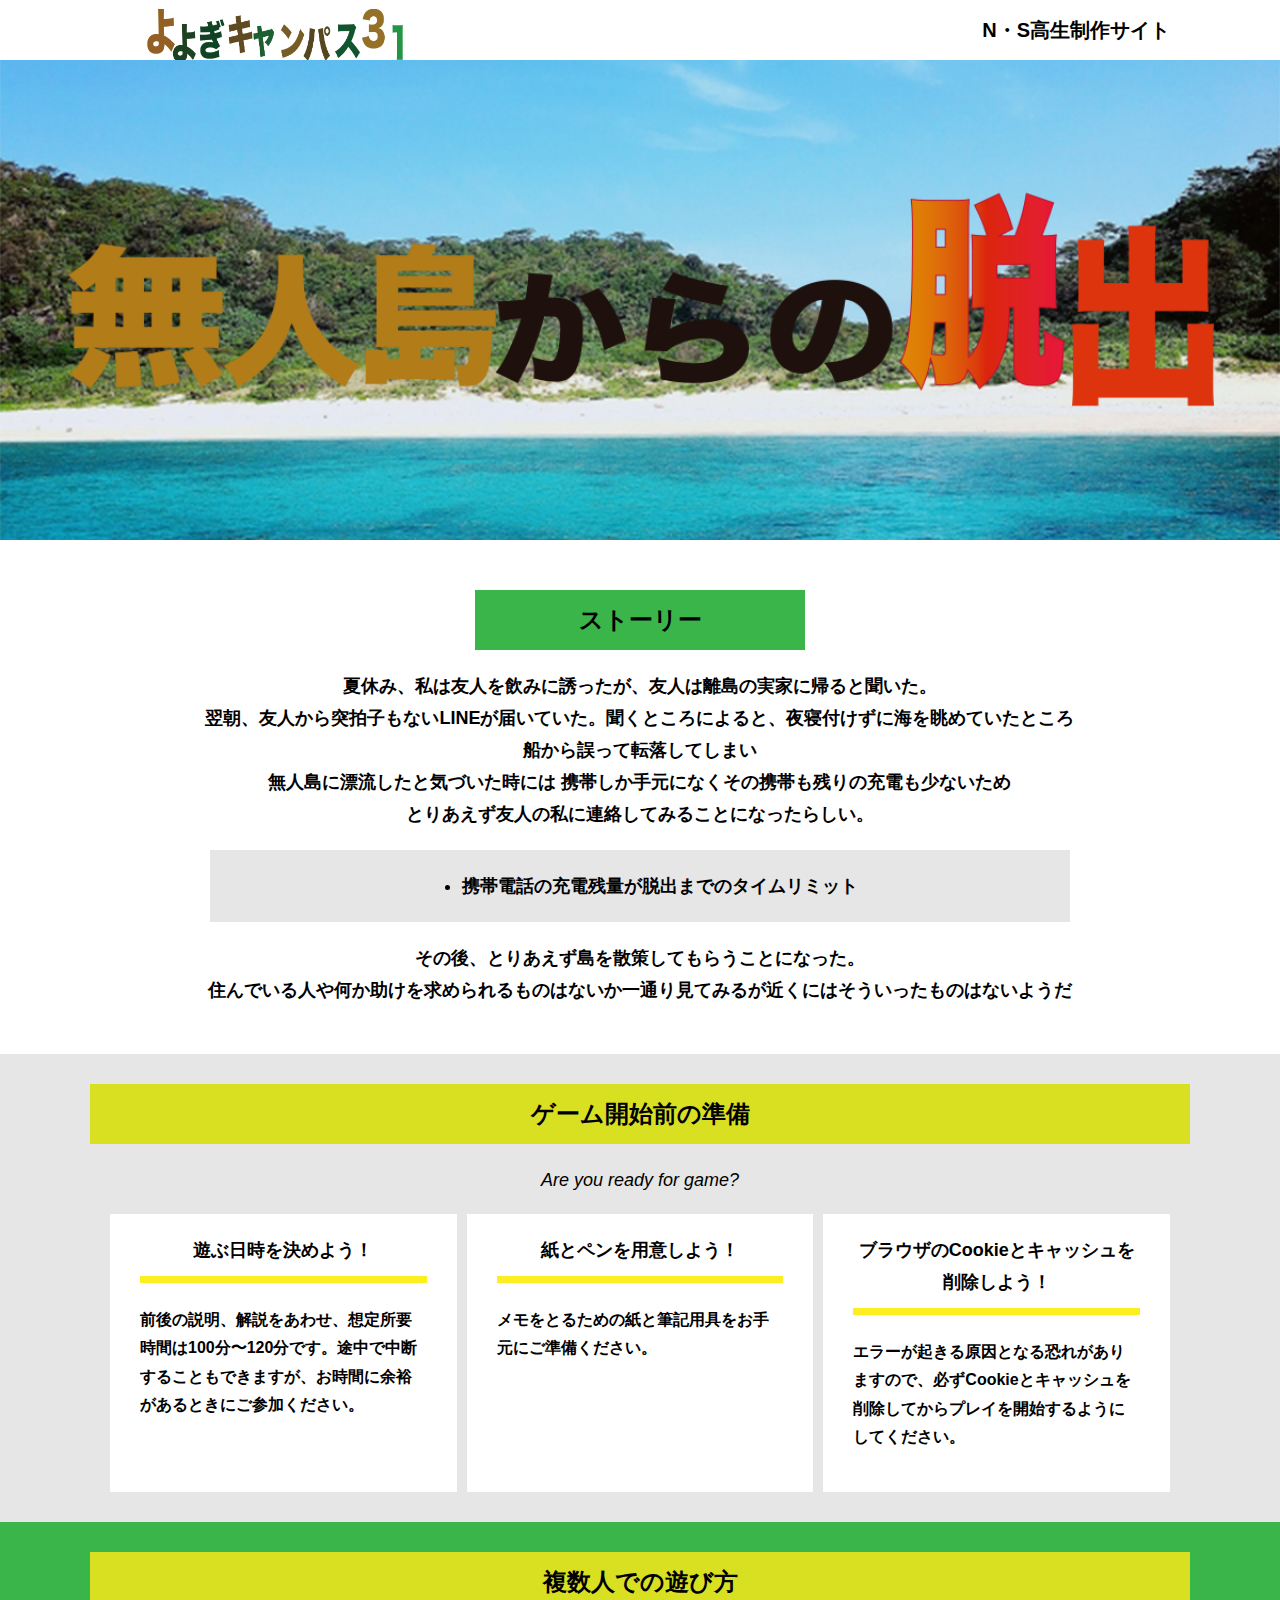
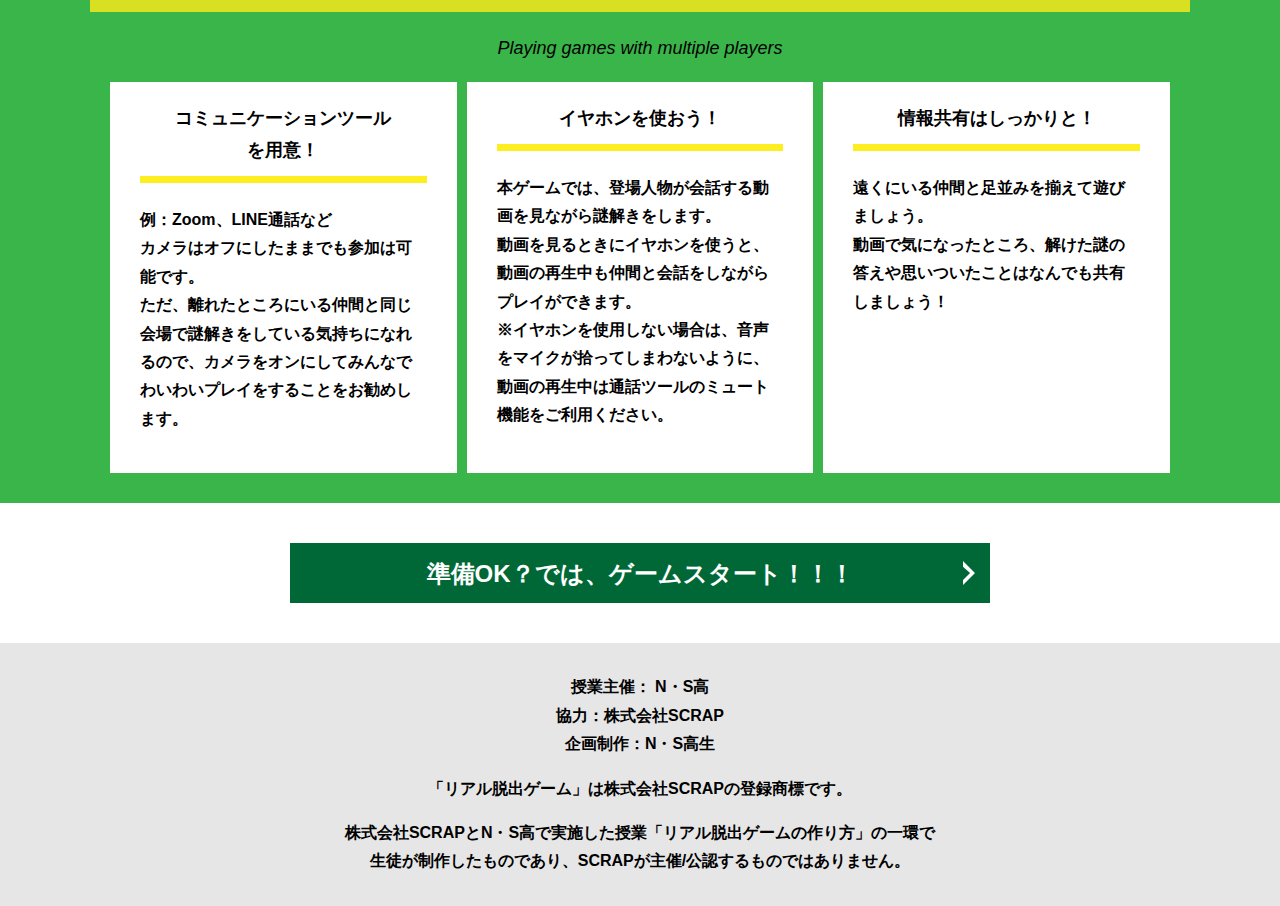
==== index.html @ 3f182782 "Update index.html" ====
<!DOCTYPE html>
<html lang="ja">
<head>
  <meta charset="UTF-8">
  <meta http-equiv="X-UA-Compatible" content="IE=edge">
  <meta name="viewport" content="width=device-width, initial-scale=1.0">
  <title>無人島からの脱出 │ Project N</title>
  <link rel="stylesheet" href="assets/css/normalize.css">
  <link rel="stylesheet" href="assets/css/style.css">
</head>
<body>
  <svg width="0" height="0" class="hidden">
    <symbol xmlns="http://www.w3.org/2000/svg" viewBox="0 0 12.47 24.94" id="arrow" class="arrow_svg">
      <title>arrow</title>
      <polygon points="0 24.94 0 19.66 7.35 12.47 0 5.92 0 0 12.47 12.47 0 24.94"/>
    </symbol>
  </svg>
  <header class="header">
    <div class="container">
      <div class="header__logo"><img src="assets/images/grogo.png" alt="チームロゴ"></div>
      <div class="header__name">N・S高生制作サイト</div>
    </div>
  </header>
  <main class="main index-page">
    <!-- タイトルエリア　ここから -->
    <h1 class="main-title"><img src="assets/images/topmain.png" alt="Presented by SCRAP×N・S高リアル脱出ゲーム制作PJ 封鎖された家庭科室からの脱出"></h1>
    <!-- タイトルエリア　ここまで -->
    <section class="section section--story">
      <div class="container">
        <h2 class="section-title section-title--keycolor section-title--story">ストーリー</h2>
        <div class="story">
          <p class="text-center">夏休み、私は友人を飲みに誘ったが、友人は離島の実家に帰ると聞いた。<br>
            翌朝、友人から突拍子もないLINEが届いていた。聞くところによると、夜寝付けずに海を眺めていたところ<br>船から誤って転落してしまい<br>無人島に漂流したと気づいた時には
            携帯しか手元になくその携帯も残りの充電も少ないため<br>とりあえず友人の私に連絡してみることになったらしい。
            </p>
          <div class="story__note__outer bg-color--gray">
            <ul class="story__note">
              <li>携帯電話の充電残量が脱出までのタイムリミット</li>
            </ul>
          </div>
          <p class="text-center">その後、とりあえず島を散策してもらうことになった。<br>住んでいる人や何か助けを求められるものはないか一通り見てみるが近くにはそういったものはないようだ</p>
        </div>
      </div>
    </section>
    <section class="section bg-color--gray">
      <div class="container">
        <h2 class="section-title">ゲーム開始前の準備</h2>
        <p class="font-eng text-center">Are you ready for game?</p>
        <!--
          class名"row"内のclass名"column"が横並びになります。
          改行する場合は以下のように追加してください。
          <div class="row">
            <div class="column">
              ～ 内容 ～
            </div>
          </div>
        -->
        <div class="row">
          <div class="column">
            <div class="card">
              <h3 class="card__title">遊ぶ日時を決めよう！</h3>
              <p class="card__content">前後の説明、解説をあわせ、想定所要時間は100分〜120分です。途中で中断することもできますが、お時間に余裕があるときにご参加ください。</p>
            </div>
          </div>
          <div class="column">
            <div class="card">
              <h3 class="card__title">紙とペンを用意しよう！</h3>
              <p class="card__content">メモをとるための紙と筆記用具をお手元にご準備ください。</p>
            </div>
          </div>
          <div class="column">
            <div class="card">
              <h3 class="card__title">ブラウザのCookieとキャッシュを<br>削除しよう！</h3>
              <p class="card__content">エラーが起きる原因となる恐れがありますので、必ずCookieとキャッシュを削除してからプレイを開始するようにしてください。</p>
            </div>
          </div>
        </div>
      </div>
    </section>
    <section class="section bg-color--keycolor">
      <div class="container">
        <h2 class="section-title">複数人での遊び方</h2>
        <p class="font-eng text-center">Playing games with multiple players</p>
        <div class="row">
          <div class="column">
            <div class="card">
              <h3 class="card__title">コミュニケーションツール<br>を用意！</h3>
              <p class="card__content">例：Zoom、LINE通話など<br>
                カメラはオフにしたままでも参加は可能です。<br>
                ただ、離れたところにいる仲間と同じ会場で謎解きをしている気持ちになれるので、カメラをオンにしてみんなでわいわいプレイをすることをお勧めします。</p>
            </div>
          </div>
          <div class="column">
            <div class="card">
              <h3 class="card__title">イヤホンを使おう！</h3>
              <p class="card__content">本ゲームでは、登場人物が会話する動画を見ながら謎解きをします。<br>
                動画を見るときにイヤホンを使うと、動画の再生中も仲間と会話をしながらプレイができます。<br>
                ※イヤホンを使用しない場合は、音声をマイクが拾ってしまわないように、動画の再生中は通話ツールのミュート機能をご利用ください。</p>
            </div>
          </div>
          <div class="column">
            <div class="card">
              <h3 class="card__title">情報共有はしっかりと！</h3>
              <p class="card__content">遠くにいる仲間と足並みを揃えて遊びましょう。<br>
                動画で気になったところ、解けた謎の答えや思いついたことはなんでも共有しましょう！</p>
            </div>
          </div>
        </div>
      </div>
    </section>
    <section class="section">
      <div class="container">
        <a class="btn" href="main.html">準備OK？では、ゲームスタート！！！<svg class="btn__arrow"><use xlink:href="#arrow"></use></svg></a>
      </div>
    </section>
  </main>
  <footer class="footer section bg-color--gray">
    <div class="container">
      <p class="text-center">授業主催： N・S高<br>協力：株式会社SCRAP<br>企画制作：N・S高生</p>
      <p class="text-center">「リアル脱出ゲーム」は株式会社SCRAPの登録商標です。</p>
      <p class="text-center">株式会社SCRAPとN・S高で実施した授業「リアル脱出ゲームの作り方」の一環で<br>生徒が制作したものであり、SCRAPが主催/公認するものではありません。</p>
    </div>
  </footer>
</body>
</html>
---- assets/css/style.css ----
@charset "UTF-8";
/****************************
 * 共通CSSのテンプレートです。
*****************************/
*,
*::before,
*::after {
  -webkit-box-sizing: border-box;
          box-sizing: border-box;
}

html {
  font-size: 18px;
  -webkit-box-sizing: border-box;
          box-sizing: border-box;
}

body {
  overflow-x: hidden;
  font-family: "游ゴシック体", "Yu Gothic", YuGothic, "ヒラギノ角ゴ Pro", "Hiragino Kaku Gothic Pro", "メイリオ", "Meiryo", sans-serif;
  font-size: 18px;
  line-height: 1.77778;
  font-weight: bold;
  text-decoration: none;
  border: none;
  list-style: none;
  color: #000;
  margin: 0;
}

img {
  width: 100%;
}

figure {
  margin: 0;
}

figcaption {
  margin-top: 30px;
  font-size: 14px;
}

@media screen and (max-width: 767px) {
  figcaption {
    font-size: 13px;
  }
}

input[type=text] {
  font-size: 18px;
  border: none;
  padding: 25px 35px;
  display: block;
  margin: 0 auto;
  max-width: 580px;
  width: 100%;
}

::-webkit-input-placeholder {
  color: #999;
}

:-ms-input-placeholder {
  color: #999;
}

::-ms-input-placeholder {
  color: #999;
}

::placeholder {
  color: #999;
}

button {
  cursor: pointer;
  display: block;
  border: none;
  margin: 0 auto;
  background-color: #006837;
  color: #fff;
  width: 287px;
  height: 55px;
}

/*******************
* Layout
*******************/
.section {
  padding-top: 30px;
  padding-bottom: 30px;
}

.section--clear {
  /* ステージクリア画面 */
  position: fixed;
  display: none;
  /* 読み込み時に一瞬表示されるのを防ぐ */
  -webkit-box-pack: center;
      -ms-flex-pack: center;
          justify-content: center;
  -webkit-box-align: center;
      -ms-flex-align: center;
          align-items: center;
  top: 0;
  bottom: 0;
  left: 0;
  right: 0;
  z-index: 200;
}

.section--clear.isClear {
  display: -webkit-box;
  display: -ms-flexbox;
  display: flex;
}

.container {
  width: 1100px;
  padding-left: 20px;
  padding-right: 20px;
  margin: 0 auto;
}

@media screen and (max-width: 1100px) {
  .container {
    width: calc(100% - 40px);
  }
}

.row {
  display: -webkit-box;
  display: -ms-flexbox;
  display: flex;
  -ms-flex-line-pack: stretch;
      align-content: stretch;
  gap: 10px;
}

.row + .row {
  margin-top: 20px;
}

.column {
  width: 100%;
}

.card {
  background-color: #fff;
  margin-bottom: 20px;
  height: 100%;
}

.card__title {
  font-size: 18px;
  text-align: center;
  margin: 0;
  padding: 20px 30px;
  position: relative;
  cursor: pointer;
}

.card__content {
  -webkit-transition: all 0.3s;
  transition: all 0.3s;
  font-size: 16px;
  padding: 20px 30px;
  margin: 0;
  position: relative;
}

.card__content::before {
  display: block;
  content: '';
  width: calc(100% - 60px);
  height: 7px;
  background-color: #fcee21;
  position: absolute;
  top: -10px;
  left: 30px;
}

.hint-page .card {
  height: auto;
}

.hint-page .card__content {
  display: none;
  text-align: center;
}

.hint-page .card__arrow {
  position: absolute;
  top: calc(50% - 12px);
  right: 45px;
  -webkit-transform: rotate(90deg);
          transform: rotate(90deg);
  -webkit-transition: all 0.3s;
  transition: all 0.3s;
  fill: #009245;
  width: 12px;
  height: 24px;
}

.hint-page .card.is-open .card__content {
  display: block;
}

.hint-page .card.is-open .card__arrow {
  -webkit-transform: rotate(-90deg);
          transform: rotate(-90deg);
}

.box {
  padding: 35px 30px;
}

.youtube {
  position: relative;
  width: 100%;
  padding-top: 56.25%;
}

.youtube iframe {
  position: absolute;
  top: 0;
  left: 0;
  width: 100%;
  height: 100%;
}

.youtube__container {
  max-width: 800px;
  margin: 0 auto;
}

/*********************
* Color
*********************/
.bg-color--keycolor {
  background-color: #39b54a;
}

.bg-color--subcolor {
  background-color: #d9e021;
}

.bg-color--gray {
  background-color: #e6e6e6;
}

/*********************
* title
**********************/
.main-title {
  margin: 0;
}

.sub-title {
  text-align: center;
  font-size: 18px;
  line-height: 1.66667;
}

.sub-title__bg {
  background-color: #fcee21;
  padding-left: 1rem;
  padding-right: 1rem;
}

.section-title {
  font-size: 24px;
  line-height: 1.75;
  text-align: center;
  padding: 9px 20px;
  background-color: #d9e021;
  margin: 0 -20px 20px -20px;
}

.section-title__stage {
  display: inline-block;
  margin-right: 2rem;
}

.section-title--keycolorlight {
  background-color: #8cc63f;
}

.section-title--keycolorlight .section-title__stage {
  color: #fff;
}

.section-title--keycolor {
  background-color: #39b54a;
}

.section-title--story {
  width: 330px;
  margin: 0 auto 20px;
}

.section-title--border {
  position: relative;
  font-size: 30px;
  text-align: center;
  line-height: 1.06667;
  margin: 0;
  padding-bottom: 15px;
  color: #006837;
}

.section-title--border::after {
  position: absolute;
  bottom: 0;
  left: calc(50% - 95px);
  display: block;
  content: '';
  background-color: #fff;
  height: 2.6px;
  width: 190px;
}

/******************
* text
******************/
.font-eng {
  font-style: italic;
  font-weight: normal;
}

/*************************
* Button
*************************/
.btn {
  display: block;
  text-decoration: none;
  cursor: pointer;
  background-color: #006837;
  color: #fff;
  font-size: 24px;
  line-height: 1.54167;
  text-align: center;
  padding: 11.5px;
  width: calc(100% - 40px);
  max-width: 700px;
  margin: 10px auto;
  position: relative;
}

.btn:hover {
  opacity: 0.7;
}

.btn__arrow {
  position: absolute;
  top: calc(50% - 12px);
  right: 15px;
  fill: #fff;
  width: 12px;
  height: 24px;
}

/****************
* header
*****************/
.header {
  background-color: #fff;
  height: 60px;
}

.header .container {
  display: -webkit-box;
  display: -ms-flexbox;
  display: flex;
  -webkit-box-pack: justify;
      -ms-flex-pack: justify;
          justify-content: space-between;
  -webkit-box-align: center;
      -ms-flex-align: center;
          align-items: center;
  height: 100%;
}

.header__logo {
  width: 330px;
  height: 42px;
}

.header__name {
  font-size: 20px;
  line-height: 1.1;
}

.footer {
  font-size: 16px;
}

.footer p:first-child {
  margin-top: 0;
}

.footer p:last-child {
  margin-bottom: 0;
}

/********************
* main
********************/
.story__note {
  margin: 0;
}

.story__note__outer {
  width: 860px;
  display: -webkit-box;
  display: -ms-flexbox;
  display: flex;
  padding: 20px;
  margin: 20px auto;
  -webkit-box-pack: center;
      -ms-flex-pack: center;
          justify-content: center;
}

@media screen and (max-width: 940px) {
  .story__note__outer {
    width: 100%;
  }
}

.stage-column__container + .stage-column__container {
  border-top: 2px solid #fff;
}

.answer {
  font-size: 18px;
  margin-bottom: 20px;
  line-height: 80px;
  word-spacing: 20px;
}

.err-message {
  color: #c1272d;
  font-size: 18px;
  text-align: center;
}

.link-hint {
  text-align: center;
  display: block;
  margin-top: 20px;
}

.clear-message {
  background-color: #d9e021;
  padding: 30px 30px 60px;
  position: relative;
}

.clear-message__title {
  position: relative;
  display: block;
  text-align: center;
  color: #006837;
  font-size: 30px;
  padding-bottom: 10px;
  margin-bottom: 35px;
}

.clear-message__title::after {
  content: '';
  position: absolute;
  display: block;
  width: 183px;
  height: 2px;
  background-color: #fff;
  bottom: 0;
  left: calc(50% - (183px/2));
}

.clear-message__content {
  text-align: center;
}

.clear-message__btn {
  position: absolute;
  bottom: -30px;
  left: calc(50% - 144px);
  width: 288px;
  margin: 0;
}

/********************
* Utility
********************/
.text-center {
  text-align: center;
}

.text-left {
  text-align: left;
}

.text-right {
  text-align: right;
}

.hidden {
  display: none;
}
/*# sourceMappingURL=style.css.map */
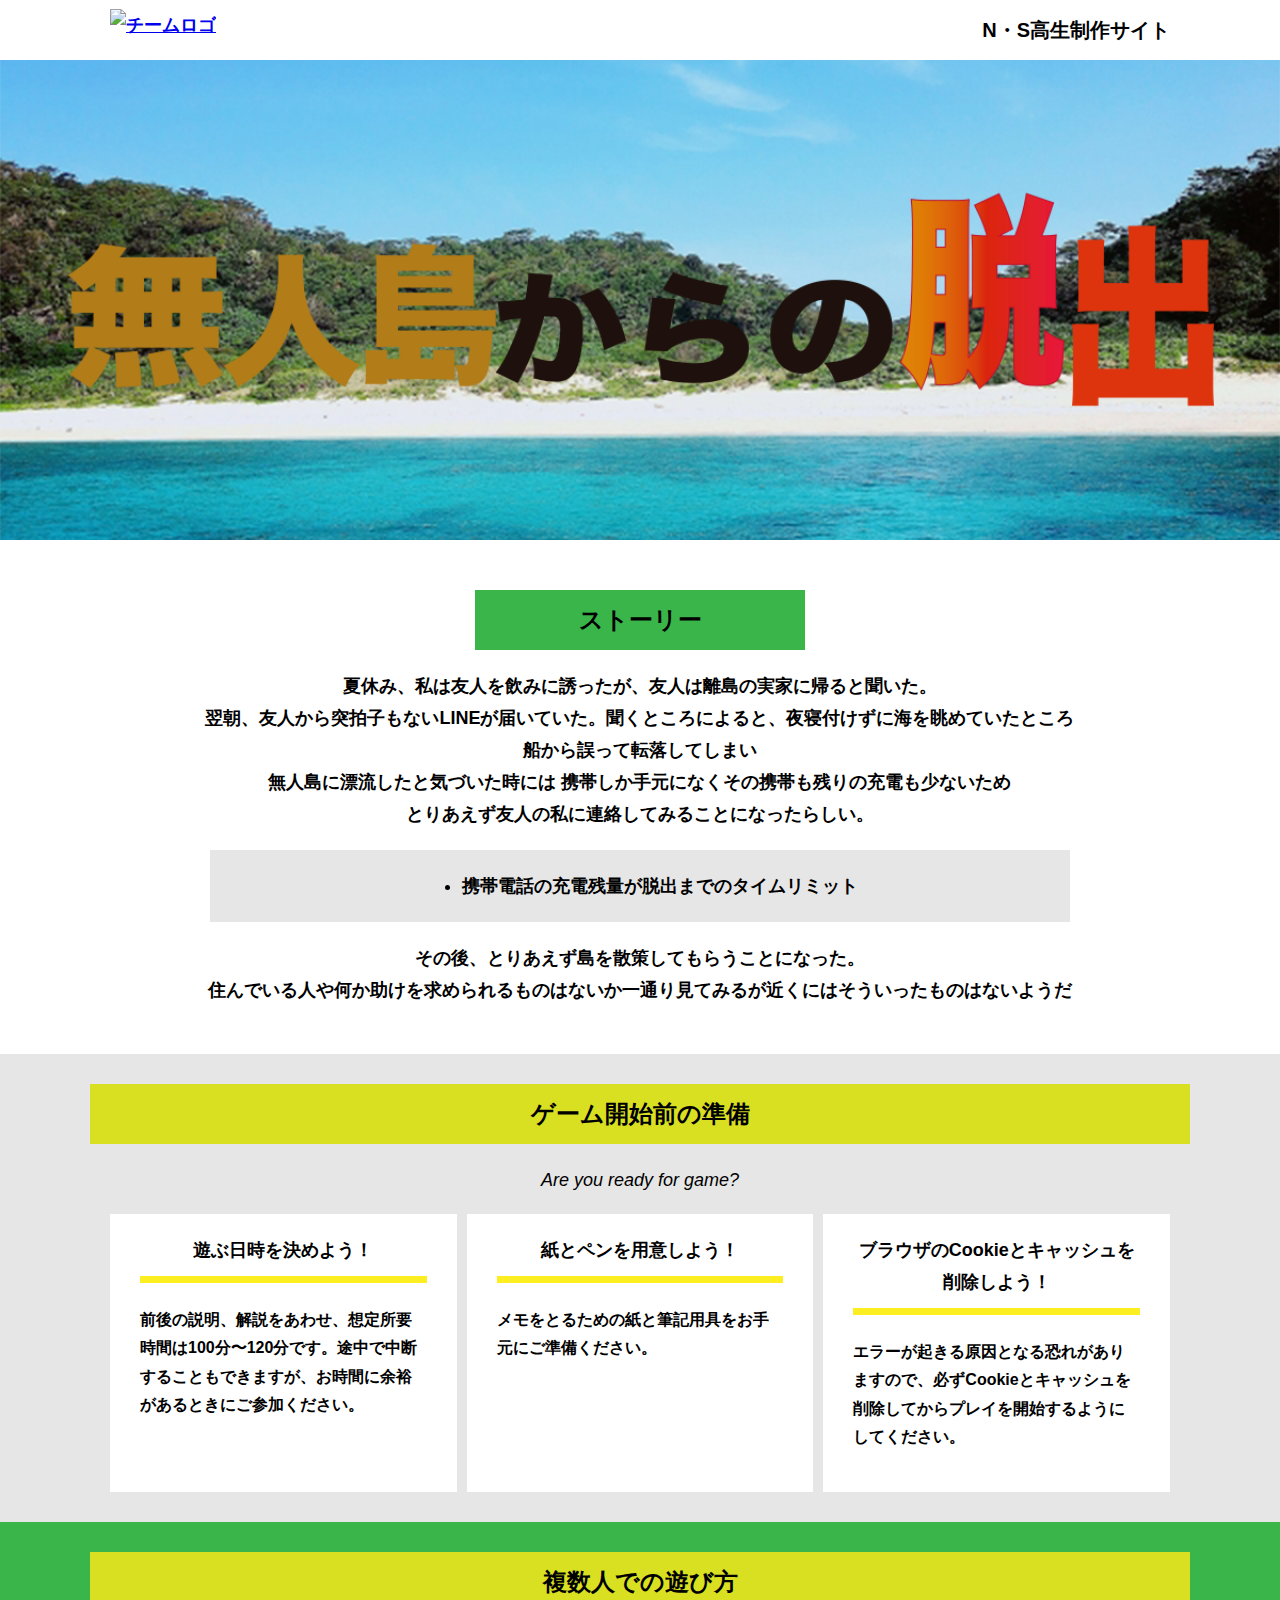
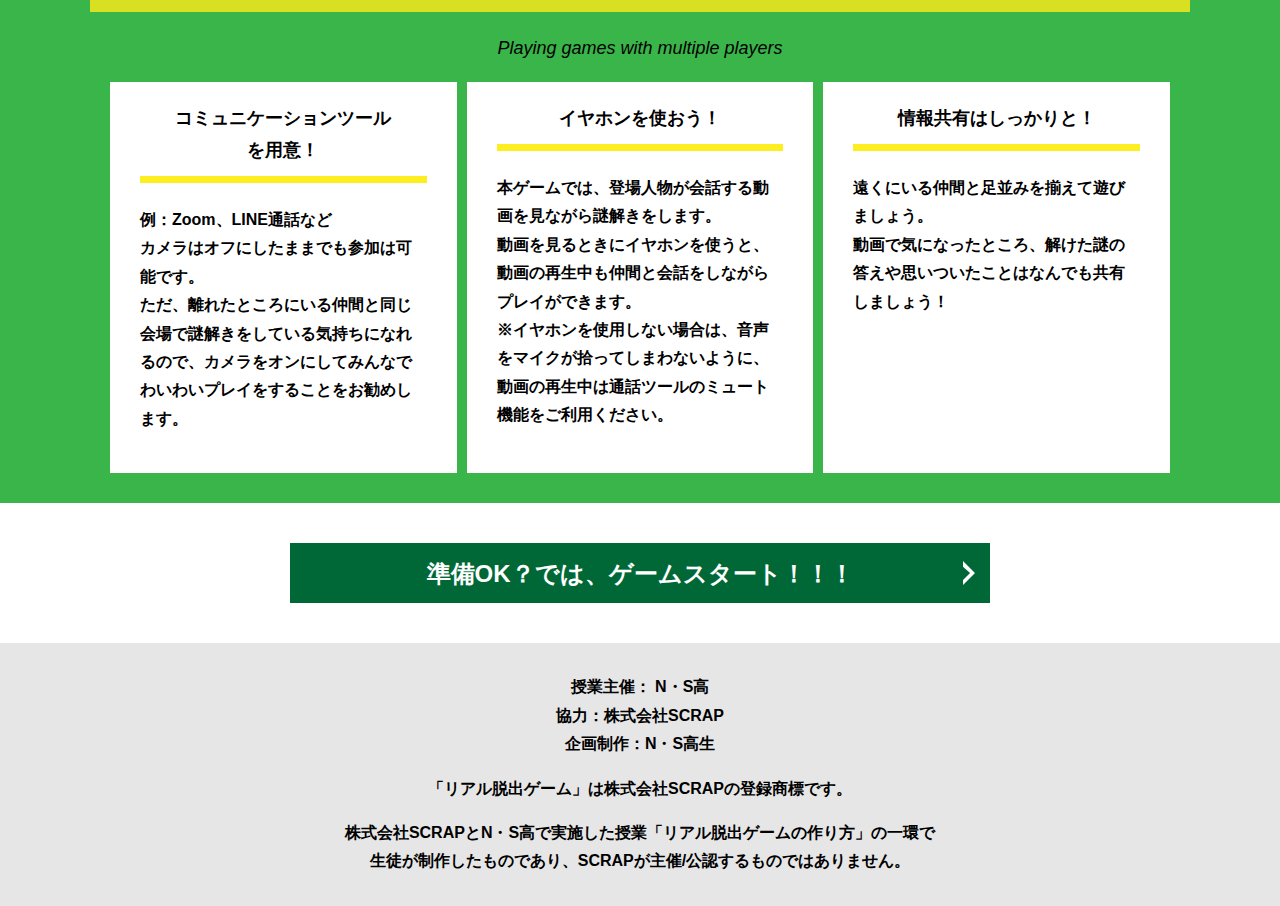
==== commit 8aa1eba1: "Update index.html" ====
--- a/index.html
+++ b/index.html
@@ -17,7 +17,9 @@
   </svg>
   <header class="header">
     <div class="container">
-      <div class="header__logo"><img src="assets/images/grogo.png" alt="チームロゴ"></div>
+    <a href="https://2-ryok2ru.github.io/alfa-yoyogi-31/">
+      <div class="header__logo"><img src="assets/images/grogo.svg" alt="チームロゴ"></div>
+    </a>
       <div class="header__name">N・S高生制作サイト</div>
     </div>
   </header>
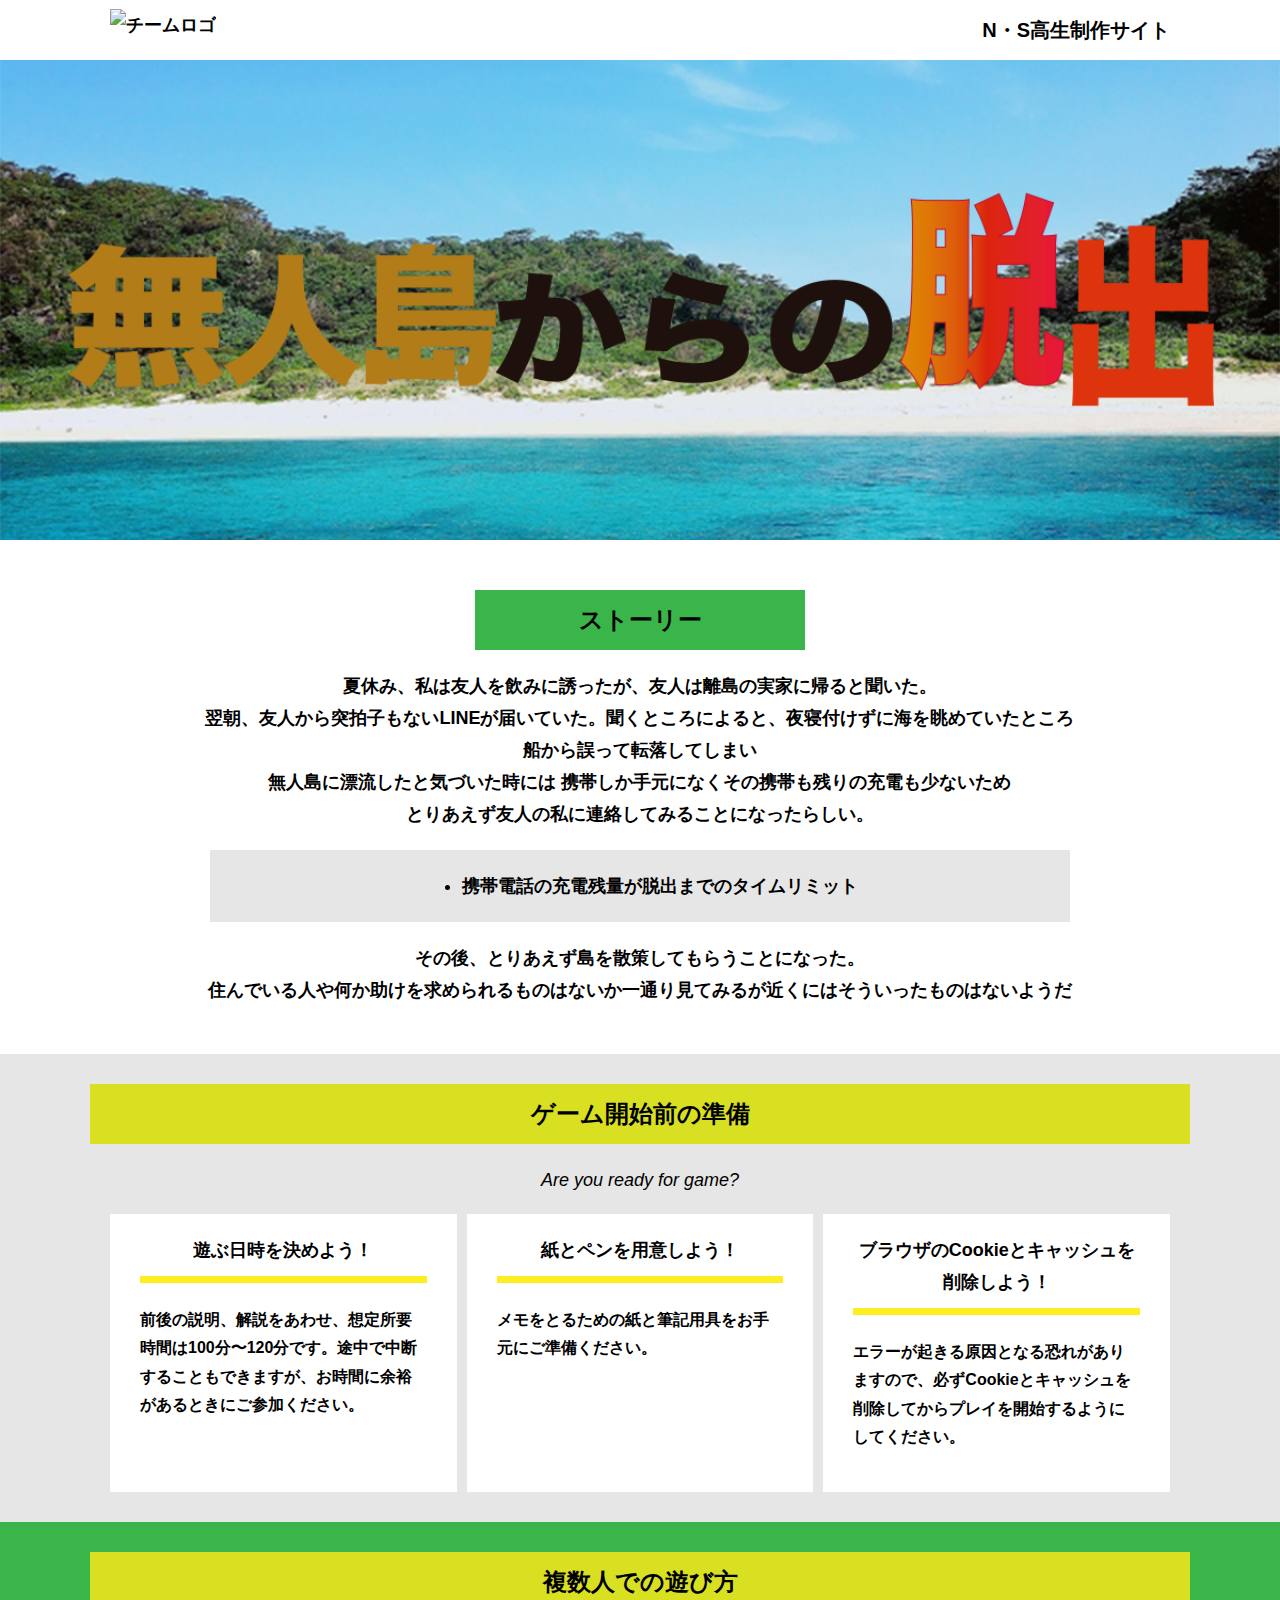
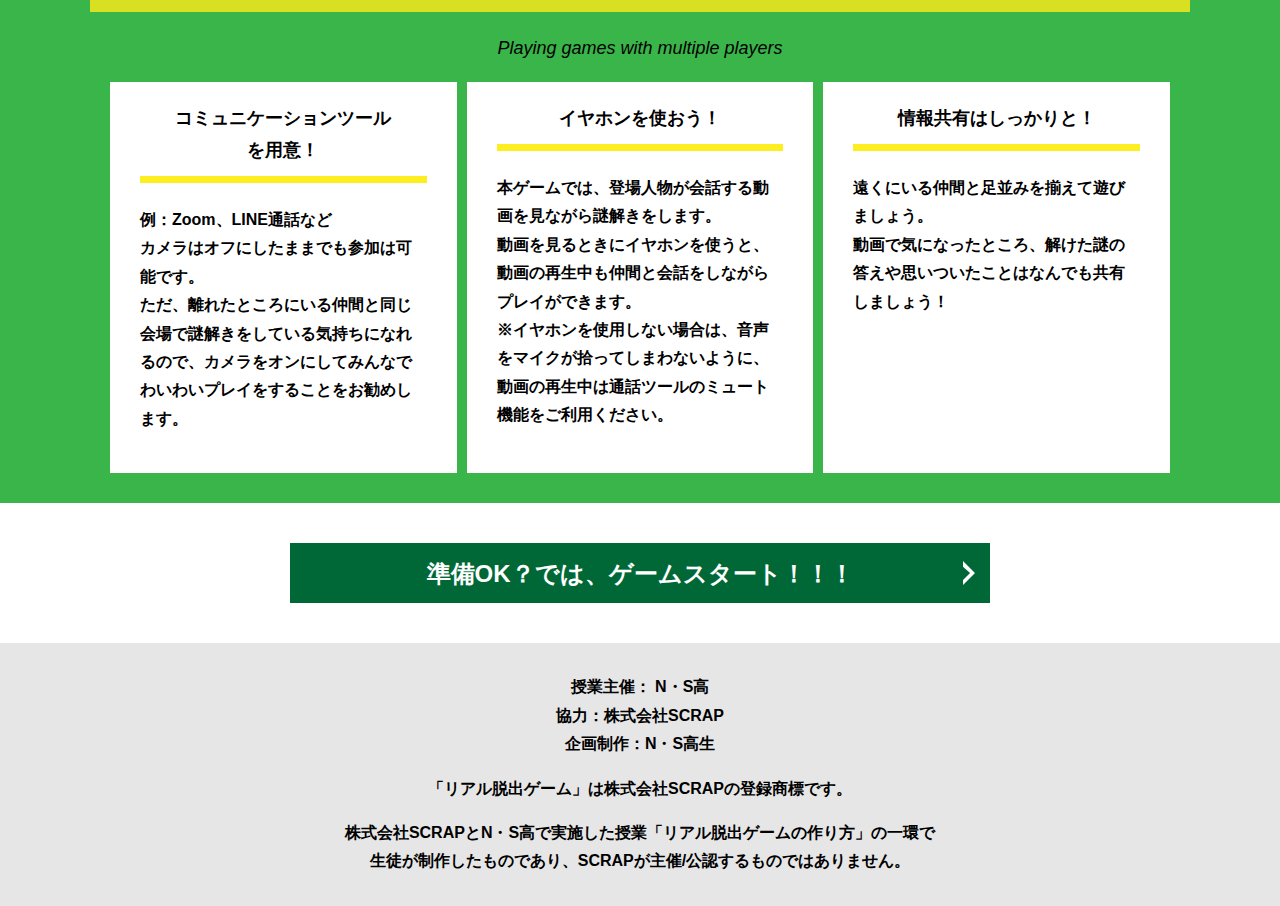
==== commit 3a0763a3: "Update index.html" ====
--- a/index.html
+++ b/index.html
@@ -17,9 +17,7 @@
   </svg>
   <header class="header">
     <div class="container">
-    <a href="https://2-ryok2ru.github.io/alfa-yoyogi-31/">
       <div class="header__logo"><img src="assets/images/grogo.svg" alt="チームロゴ"></div>
-    </a>
       <div class="header__name">N・S高生制作サイト</div>
     </div>
   </header>
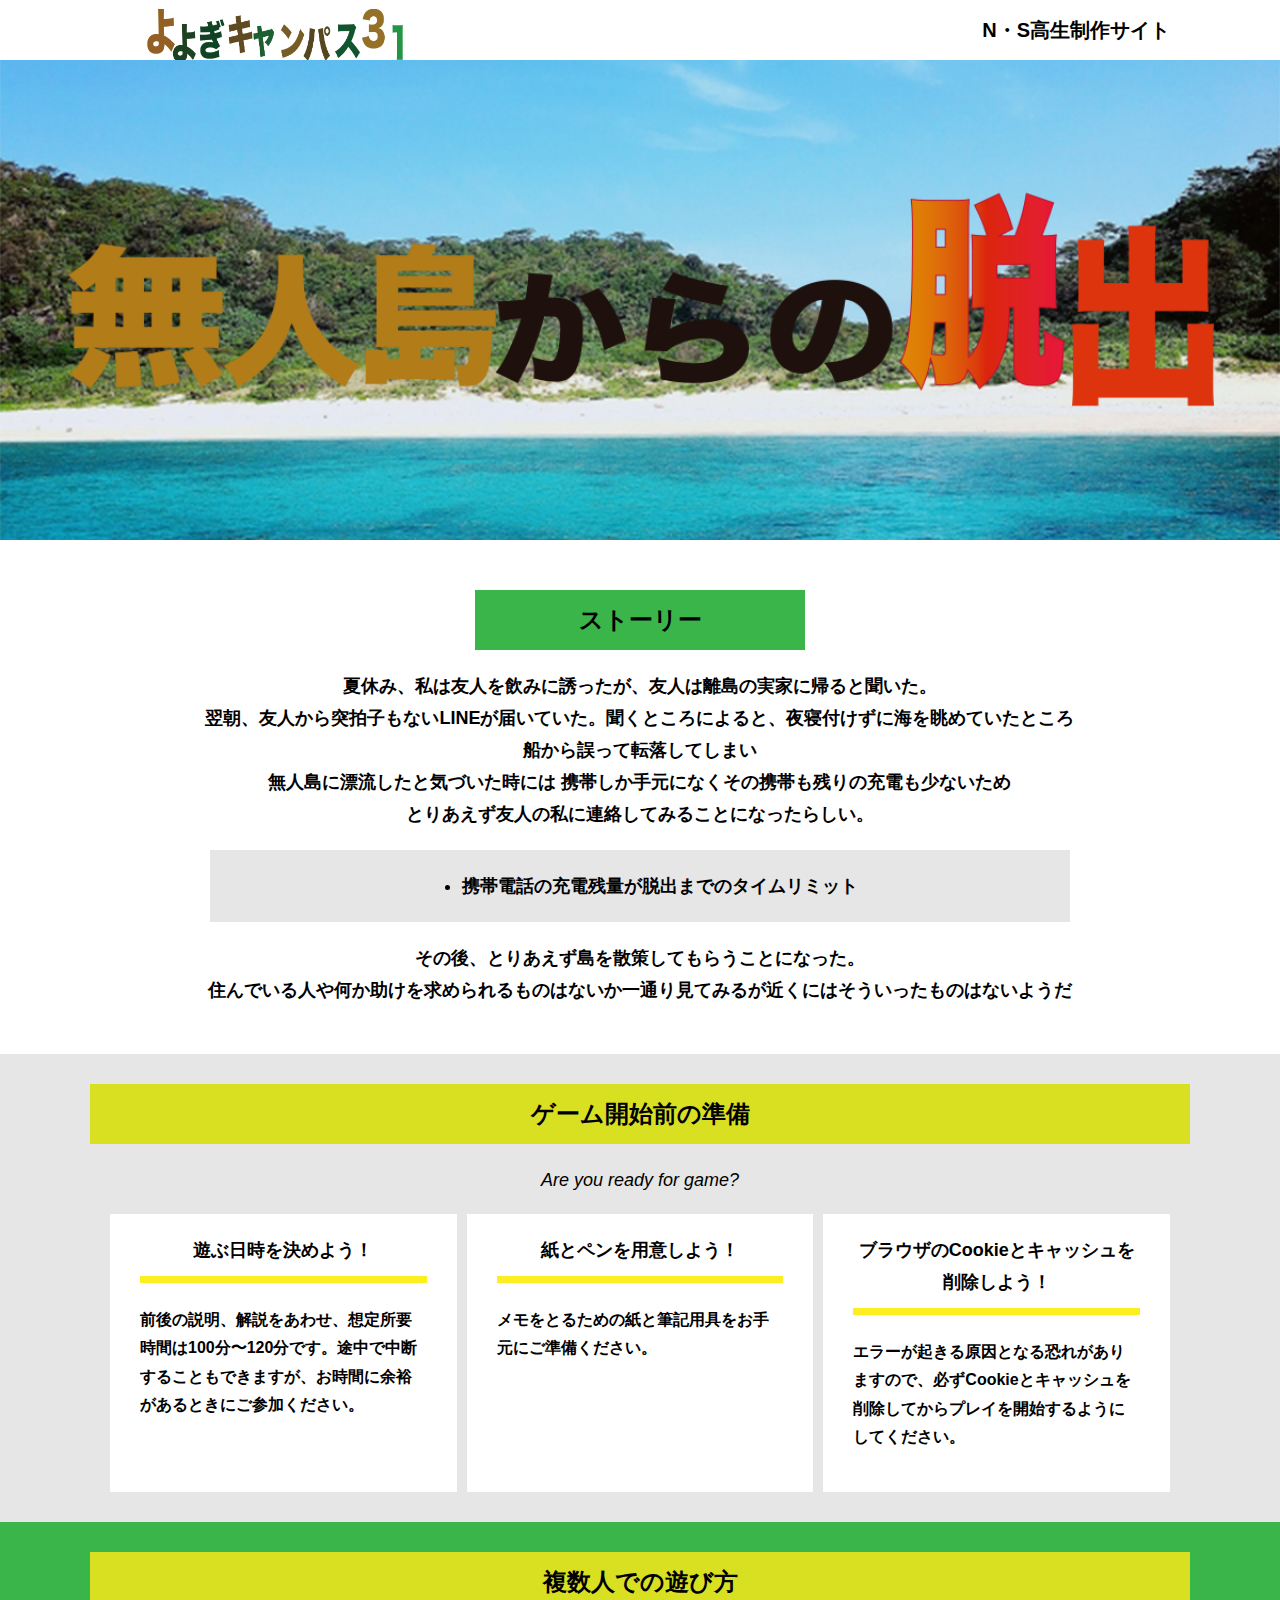
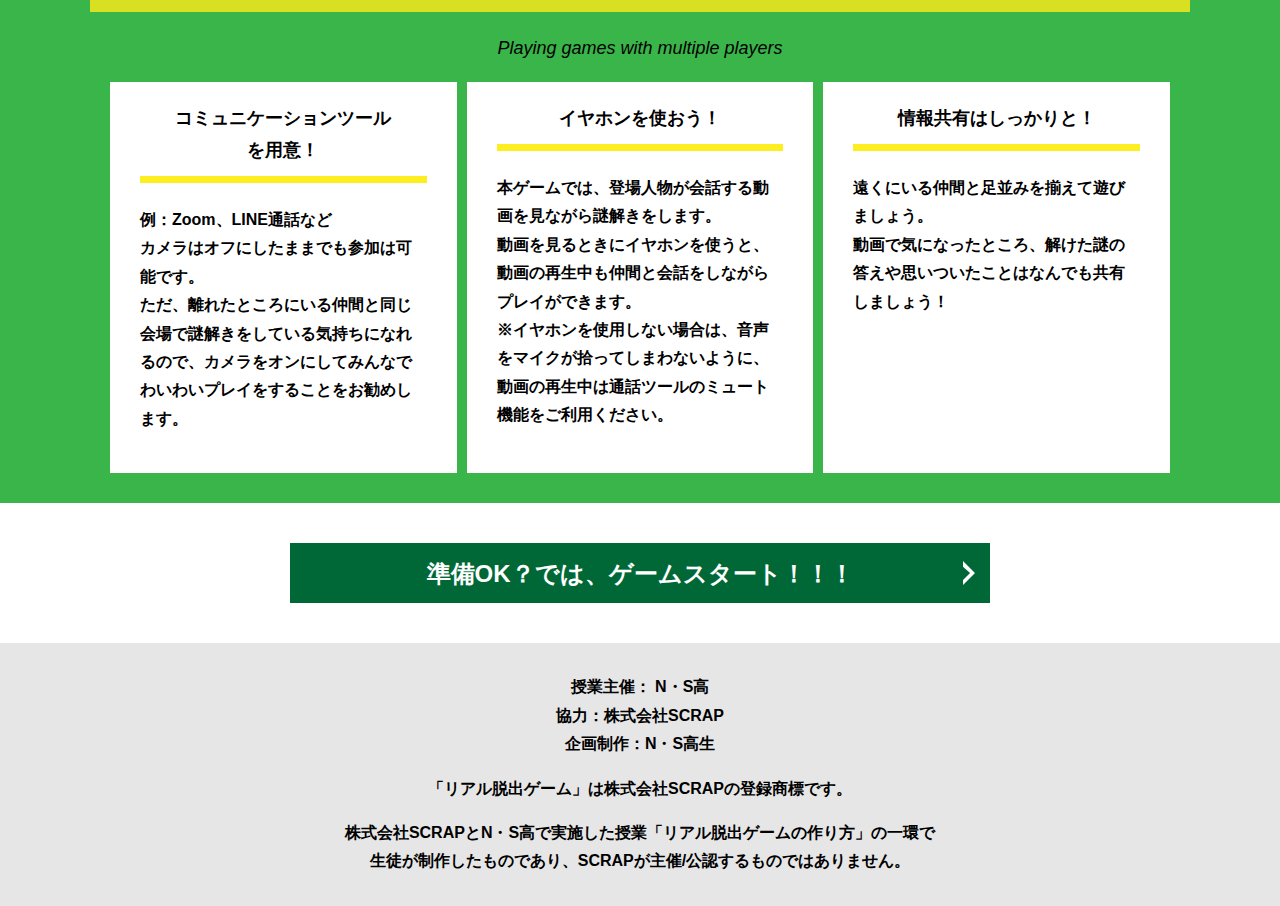
==== commit 2e74c9da: "Update index.html" ====
--- a/index.html
+++ b/index.html
@@ -17,7 +17,9 @@
   </svg>
   <header class="header">
     <div class="container">
-      <div class="header__logo"><img src="assets/images/grogo.svg" alt="チームロゴ"></div>
+    <a href="https://2-ryok2ru.github.io/alfa-yoyogi-31/">
+      <div class="header__logo"><img src="assets/images/grogo.png" alt="チームロゴ"></div>
+    </a>
       <div class="header__name">N・S高生制作サイト</div>
     </div>
   </header>
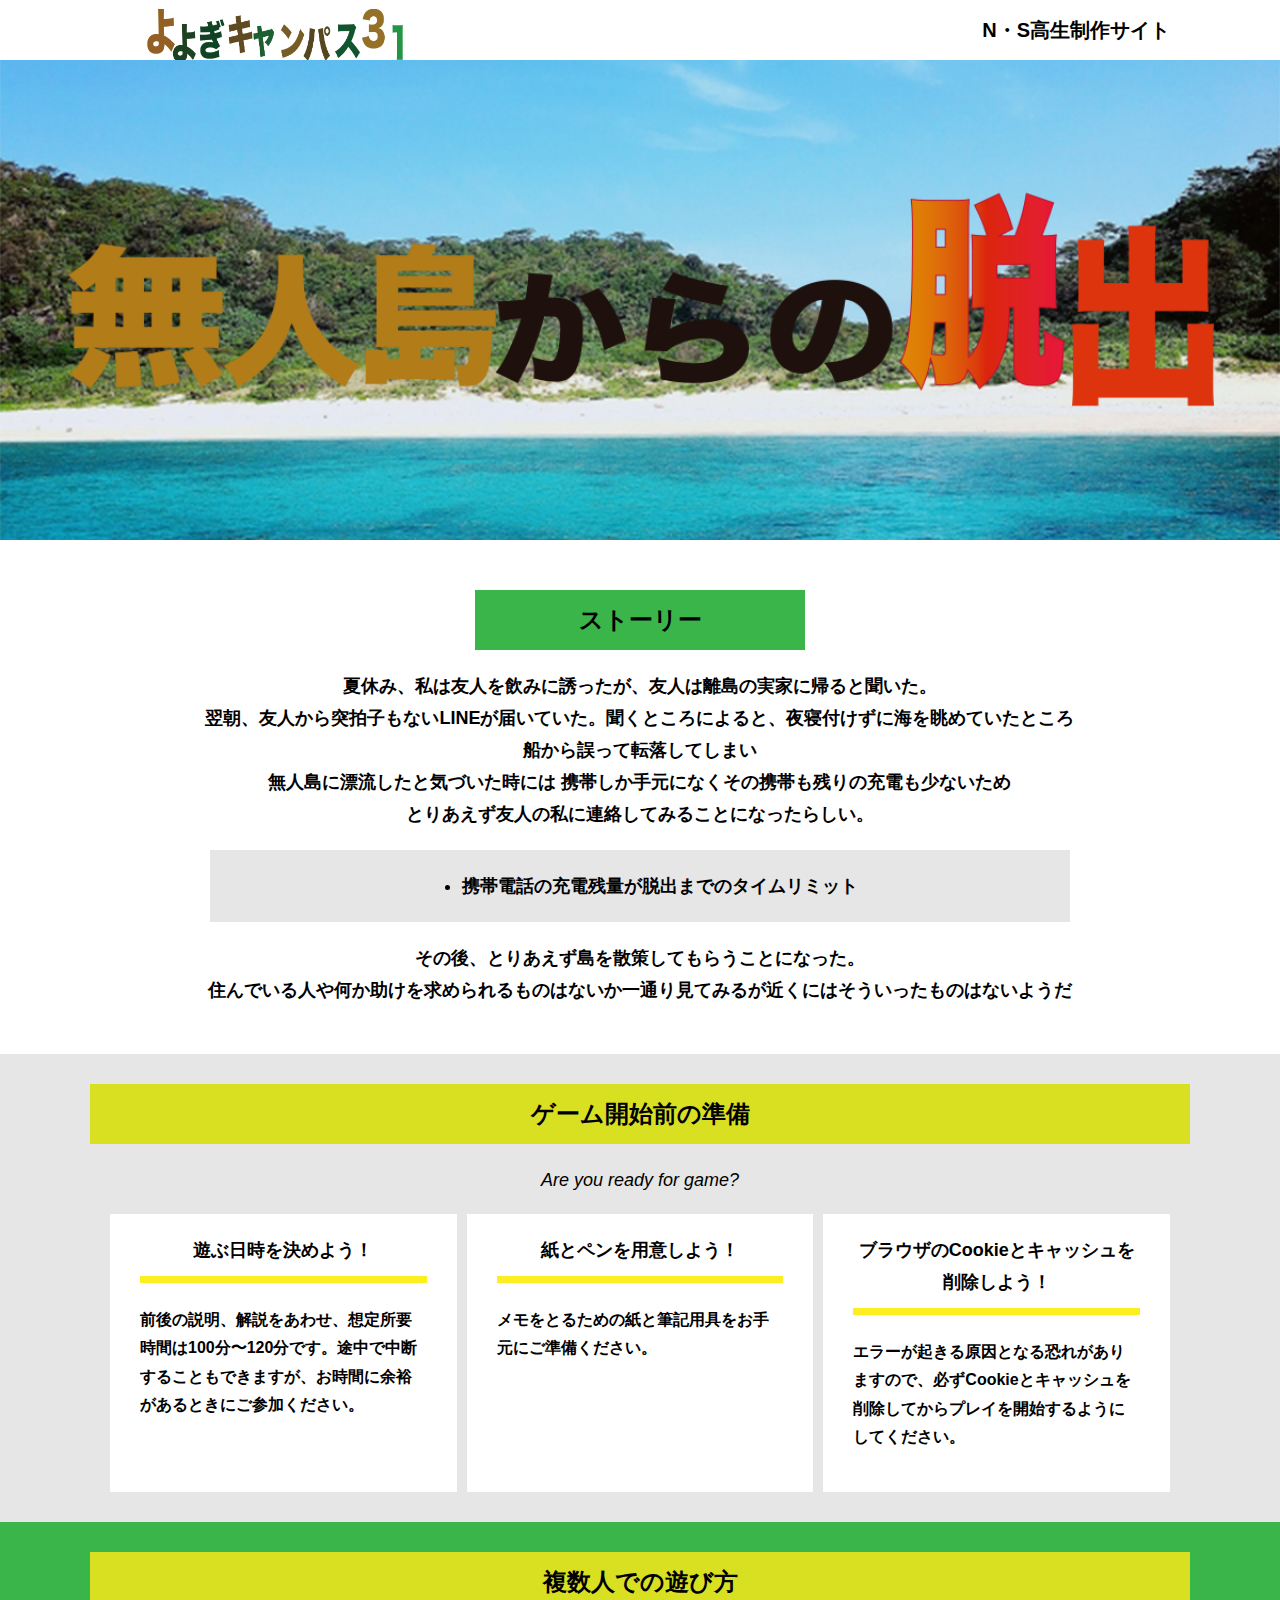
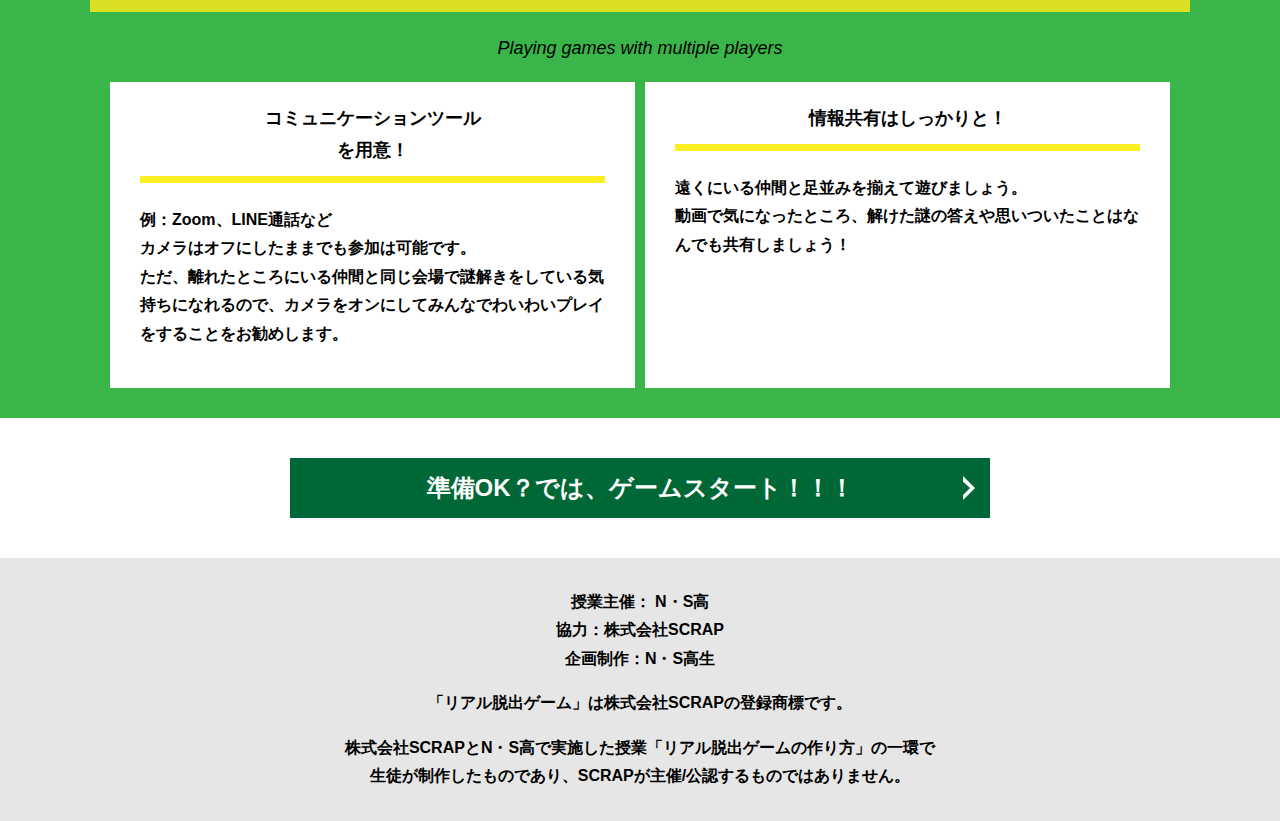
==== commit 51152a5b: "Update index.html" ====
--- a/index.html
+++ b/index.html
@@ -94,14 +94,6 @@
           </div>
           <div class="column">
             <div class="card">
-              <h3 class="card__title">イヤホンを使おう！</h3>
-              <p class="card__content">本ゲームでは、登場人物が会話する動画を見ながら謎解きをします。<br>
-                動画を見るときにイヤホンを使うと、動画の再生中も仲間と会話をしながらプレイができます。<br>
-                ※イヤホンを使用しない場合は、音声をマイクが拾ってしまわないように、動画の再生中は通話ツールのミュート機能をご利用ください。</p>
-            </div>
-          </div>
-          <div class="column">
-            <div class="card">
               <h3 class="card__title">情報共有はしっかりと！</h3>
               <p class="card__content">遠くにいる仲間と足並みを揃えて遊びましょう。<br>
                 動画で気になったところ、解けた謎の答えや思いついたことはなんでも共有しましょう！</p>
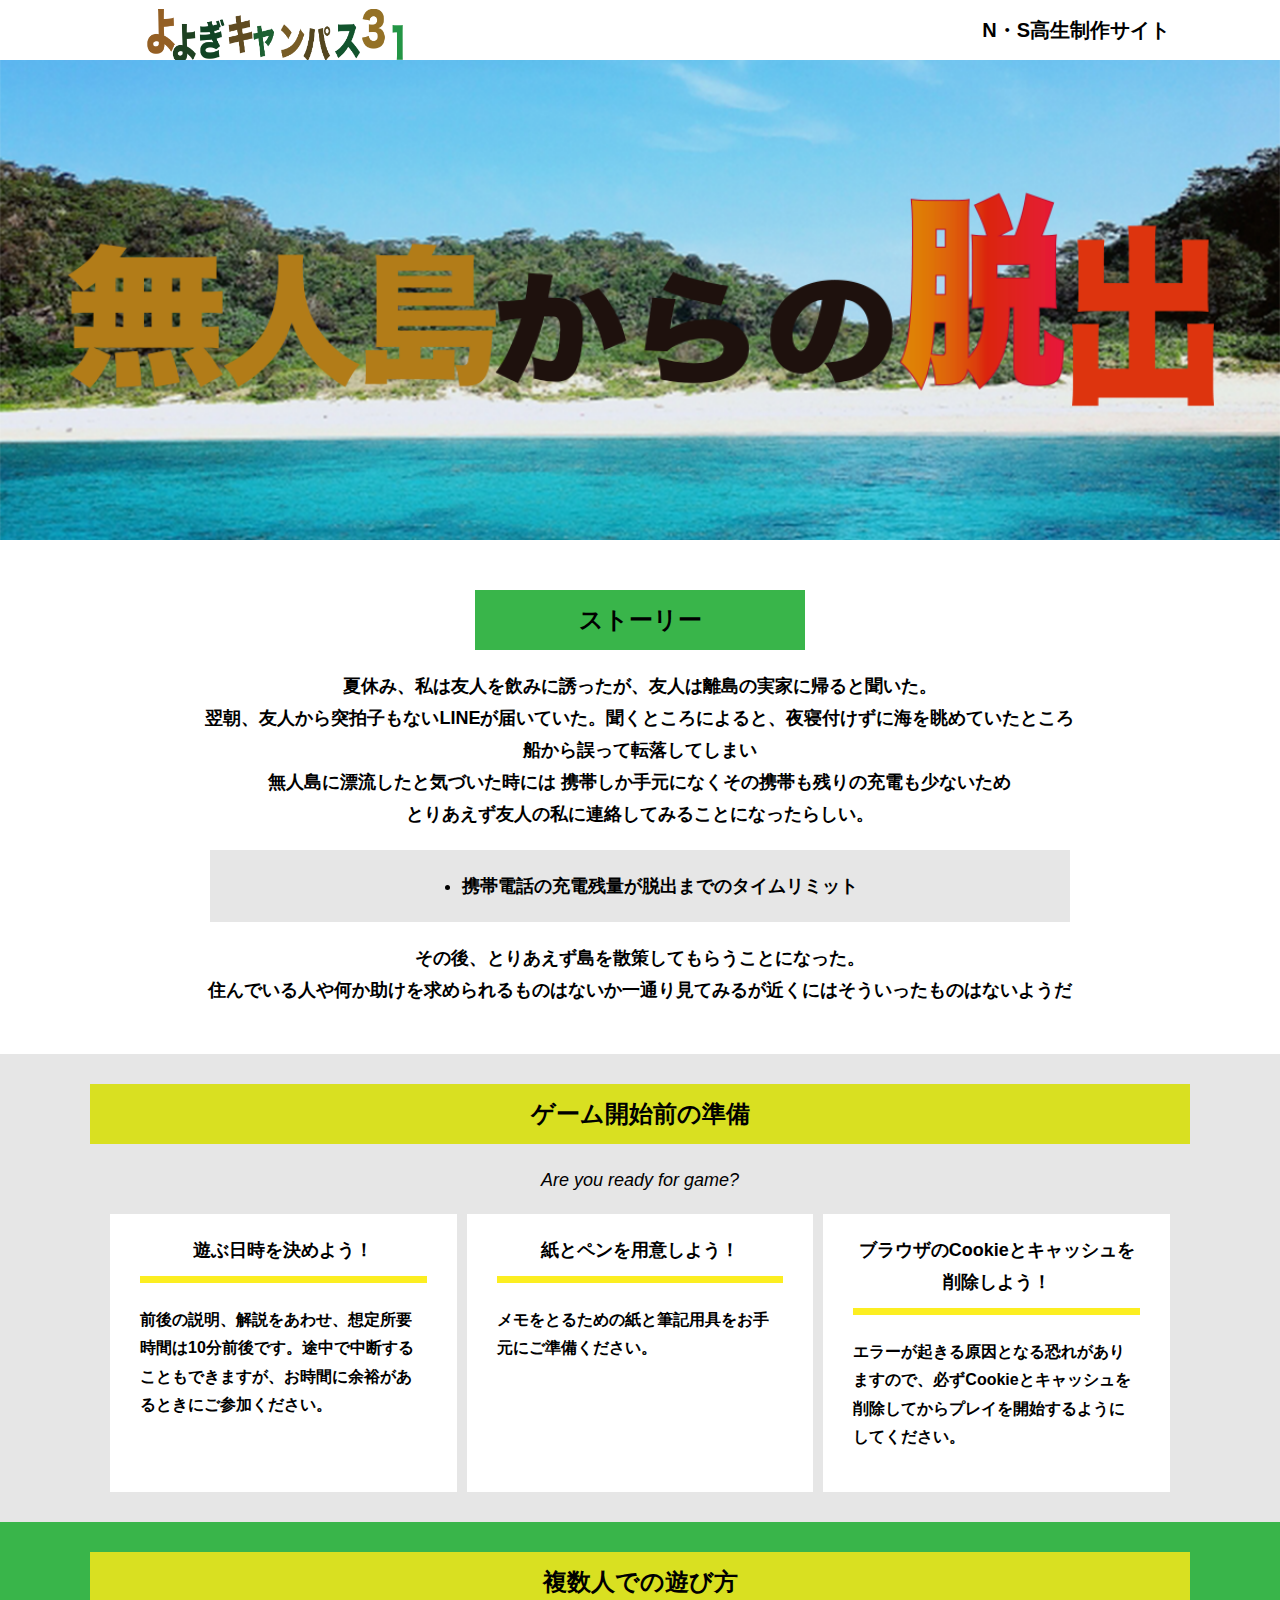
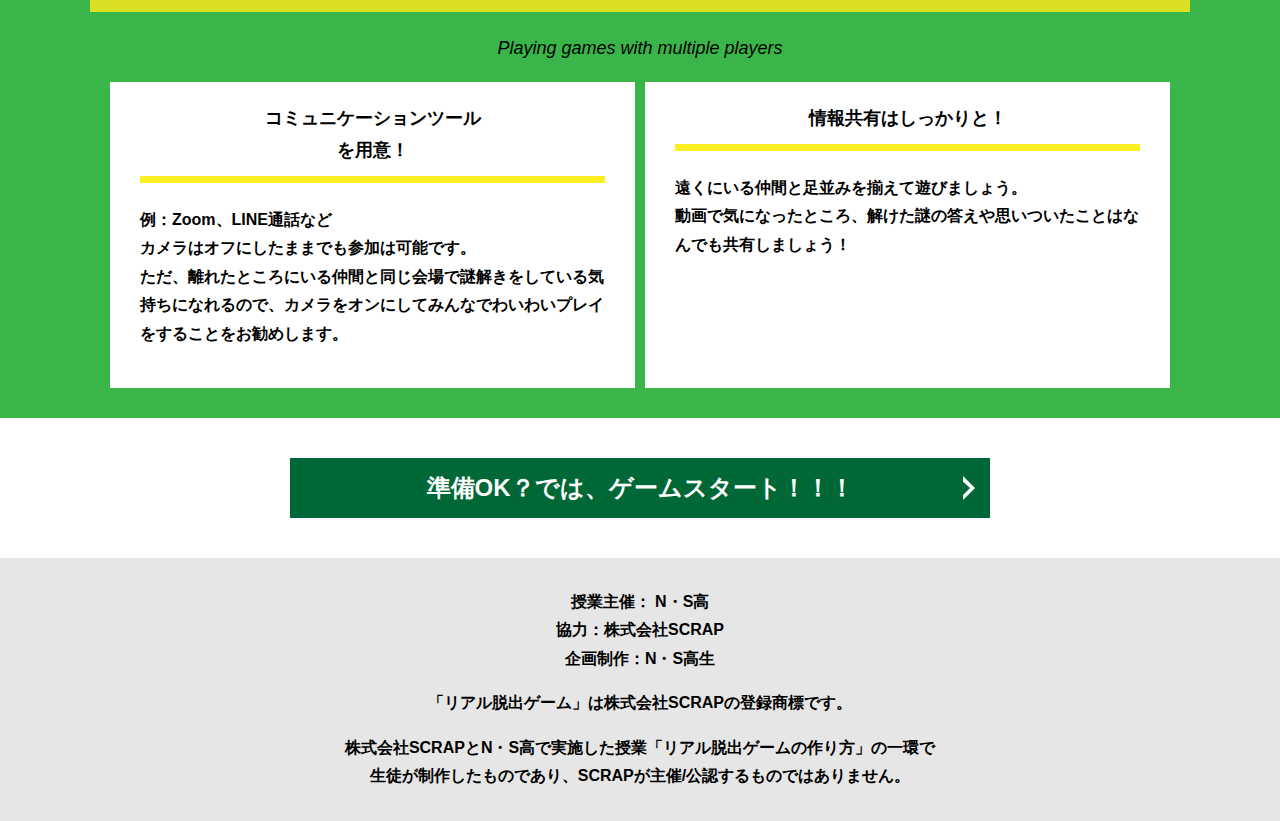
==== commit 5d6ba7e9: "Update index.html" ====
--- a/index.html
+++ b/index.html
@@ -61,7 +61,7 @@
           <div class="column">
             <div class="card">
               <h3 class="card__title">遊ぶ日時を決めよう！</h3>
-              <p class="card__content">前後の説明、解説をあわせ、想定所要時間は100分〜120分です。途中で中断することもできますが、お時間に余裕があるときにご参加ください。</p>
+              <p class="card__content">前後の説明、解説をあわせ、想定所要時間は10分前後です。途中で中断することもできますが、お時間に余裕があるときにご参加ください。</p>
             </div>
           </div>
           <div class="column">
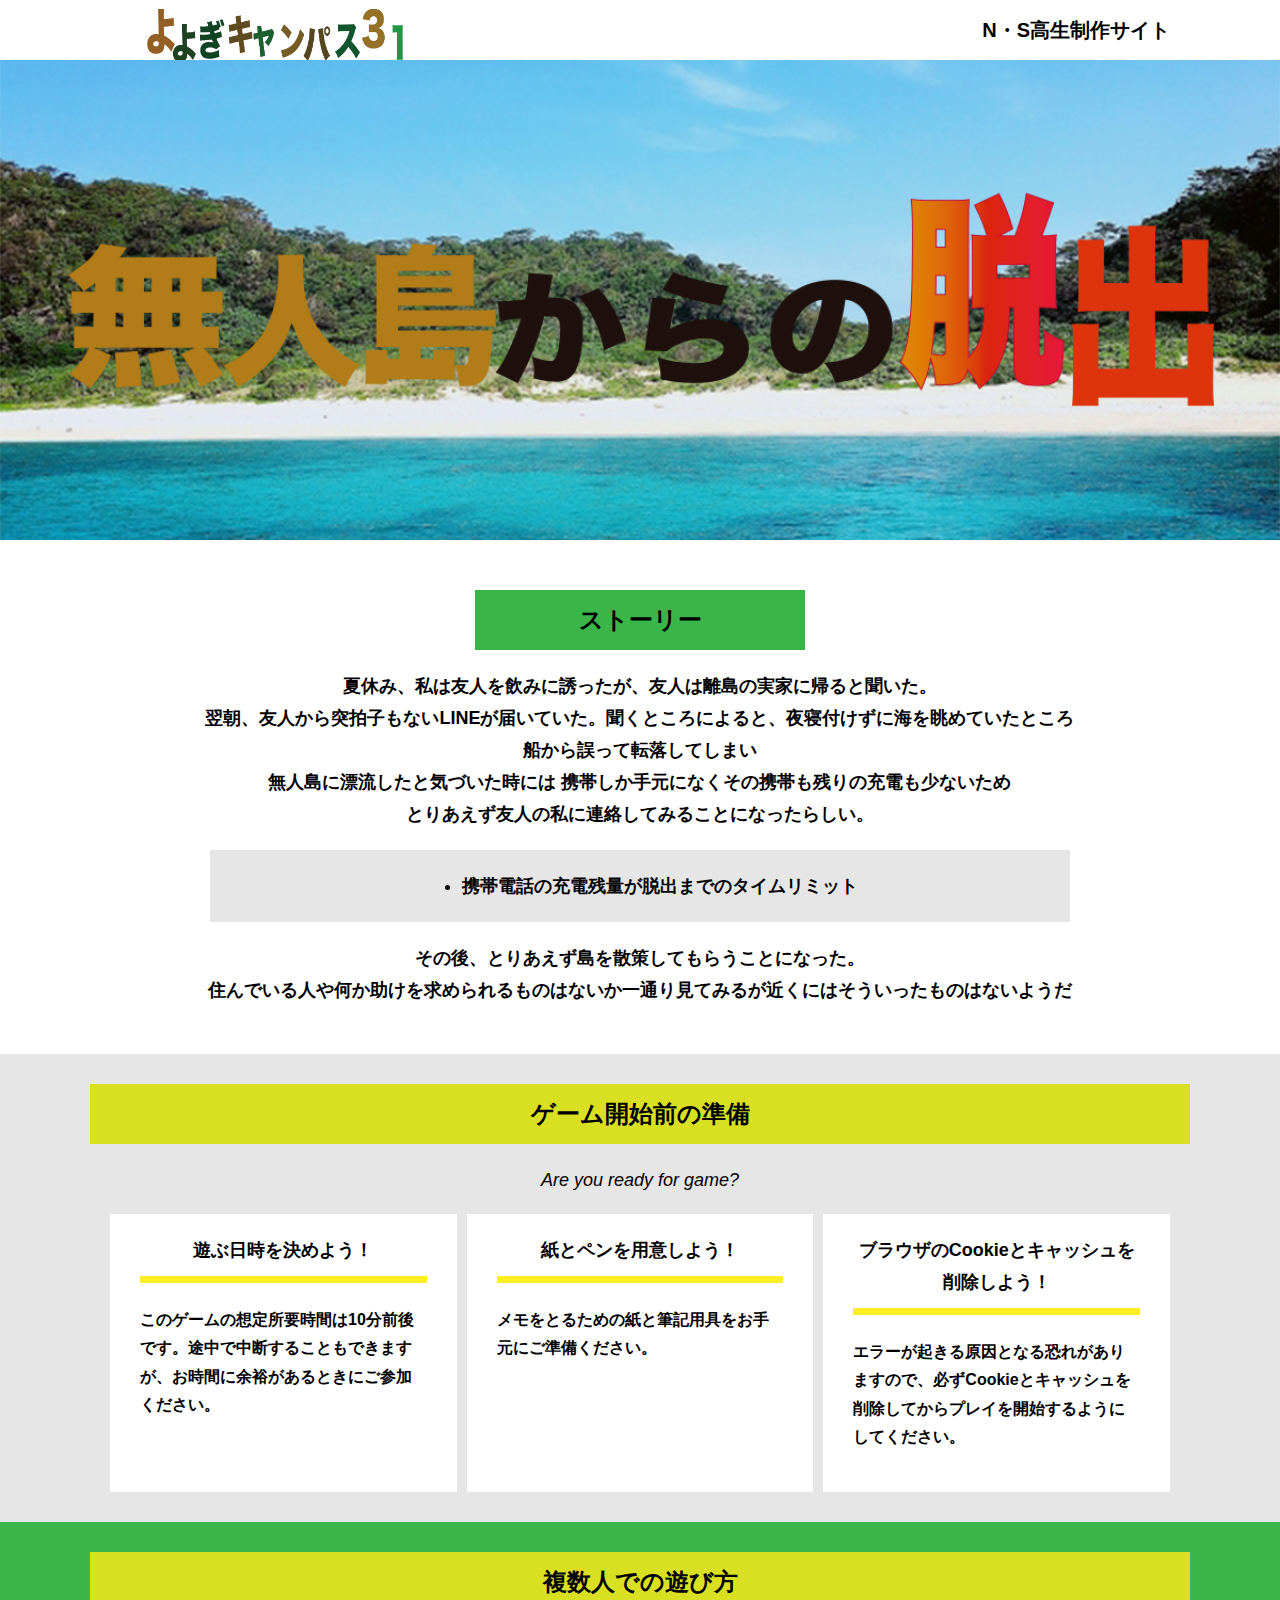
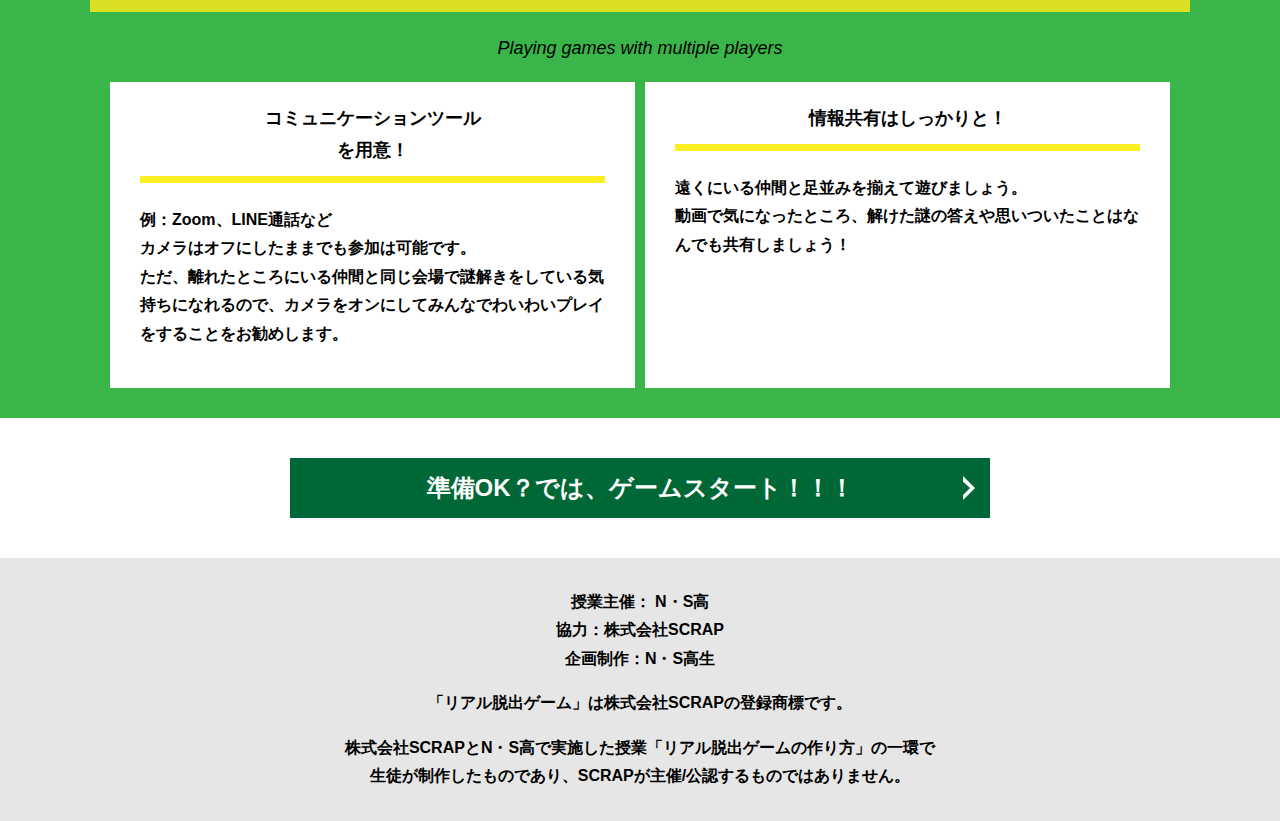
==== commit e0064b92: "Update index.html" ====
--- a/index.html
+++ b/index.html
@@ -61,7 +61,7 @@
           <div class="column">
             <div class="card">
               <h3 class="card__title">遊ぶ日時を決めよう！</h3>
-              <p class="card__content">前後の説明、解説をあわせ、想定所要時間は10分前後です。途中で中断することもできますが、お時間に余裕があるときにご参加ください。</p>
+              <p class="card__content">このゲームの想定所要時間は10分前後です。途中で中断することもできますが、お時間に余裕があるときにご参加ください。</p>
             </div>
           </div>
           <div class="column">
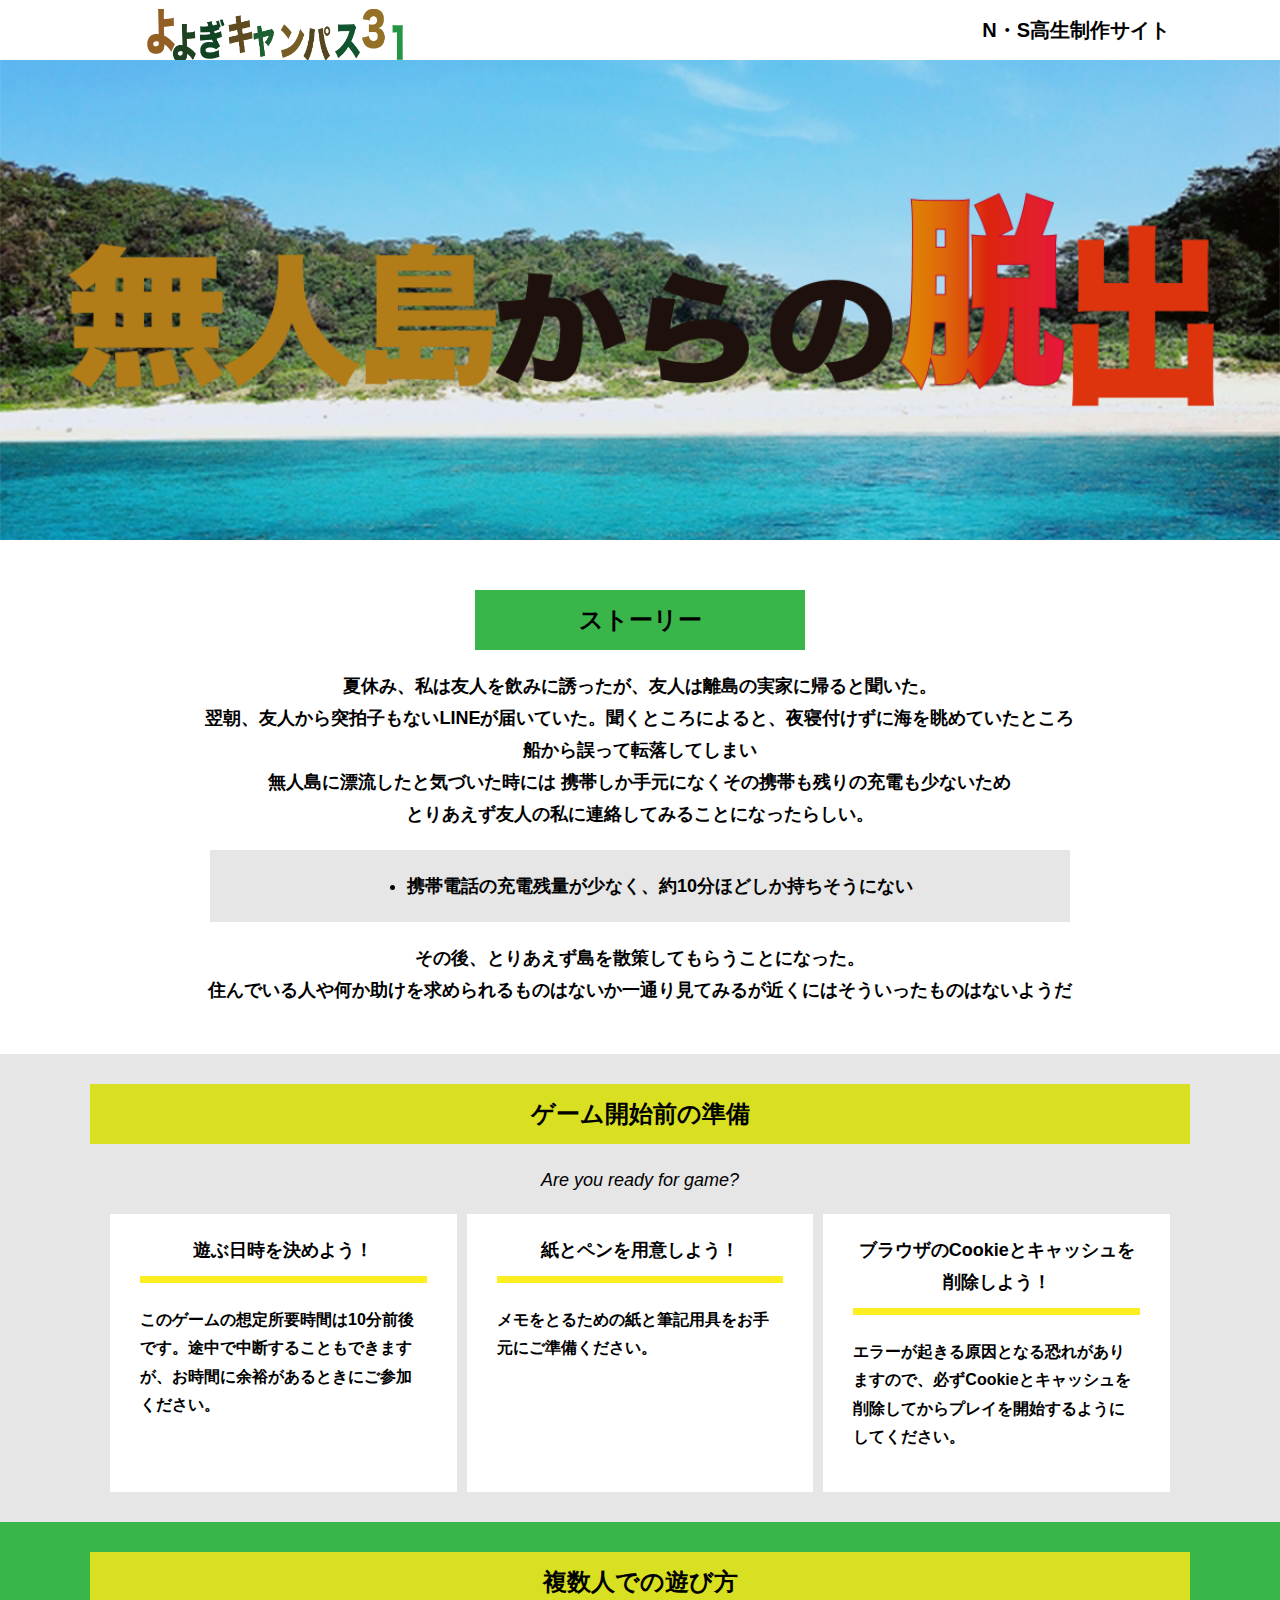
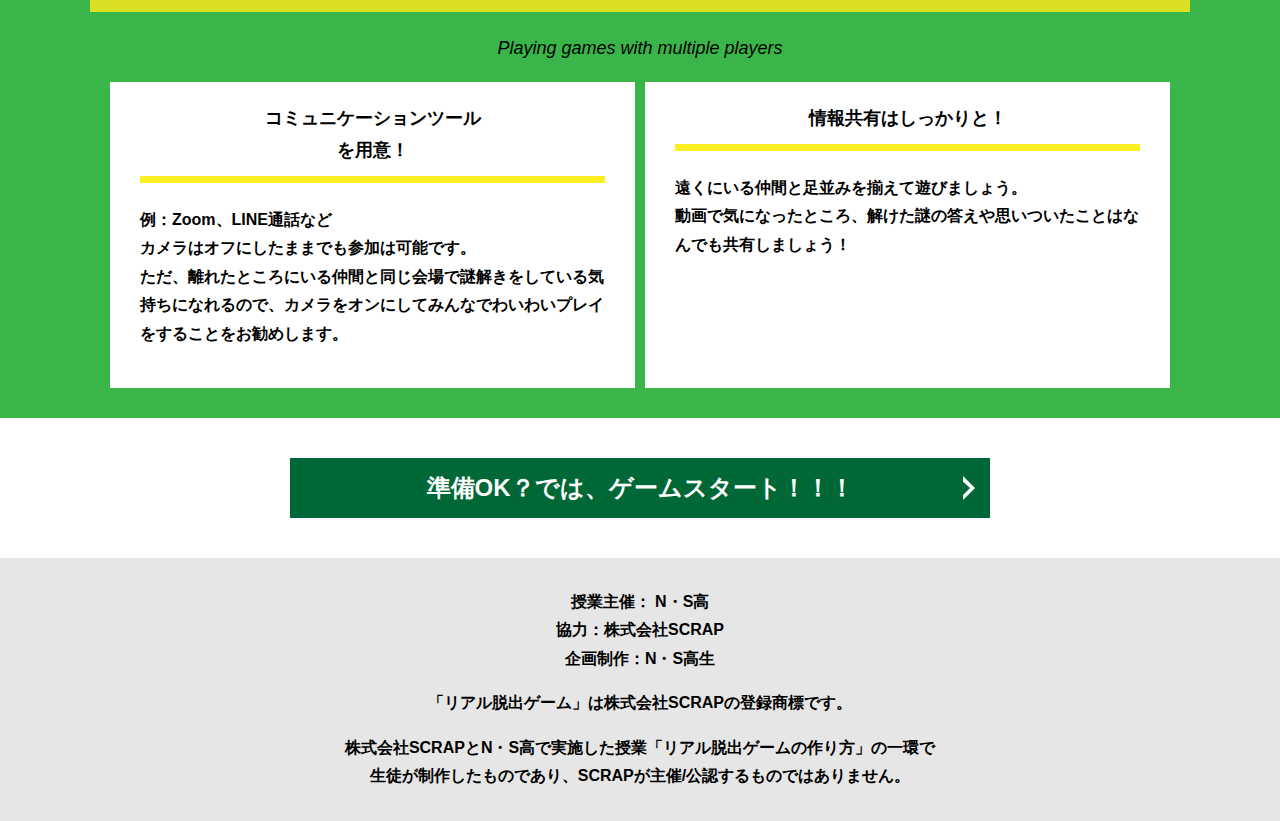
==== commit 061c62cd: "Update index.html" ====
--- a/index.html
+++ b/index.html
@@ -37,7 +37,7 @@
             </p>
           <div class="story__note__outer bg-color--gray">
             <ul class="story__note">
-              <li>携帯電話の充電残量が脱出までのタイムリミット</li>
+              <li>携帯電話の充電残量が少なく、約10分ほどしか持ちそうにない</li>
             </ul>
           </div>
           <p class="text-center">その後、とりあえず島を散策してもらうことになった。<br>住んでいる人や何か助けを求められるものはないか一通り見てみるが近くにはそういったものはないようだ</p>
--- a/assets/css/style.css
+++ b/assets/css/style.css
@@ -509,4 +509,15 @@
 .hidden {
   display: none;
 }
-/*# sourceMappingURL=style.css.map */+/*# sourceMappingURL=style.css.map */
+
+/********************
+* addition
+********************/
+.fixed_btn
+{
+  position: fixed;
+  bottom: 10px; 
+  right: 10px;
+  padding: 6px 40px;
+}
